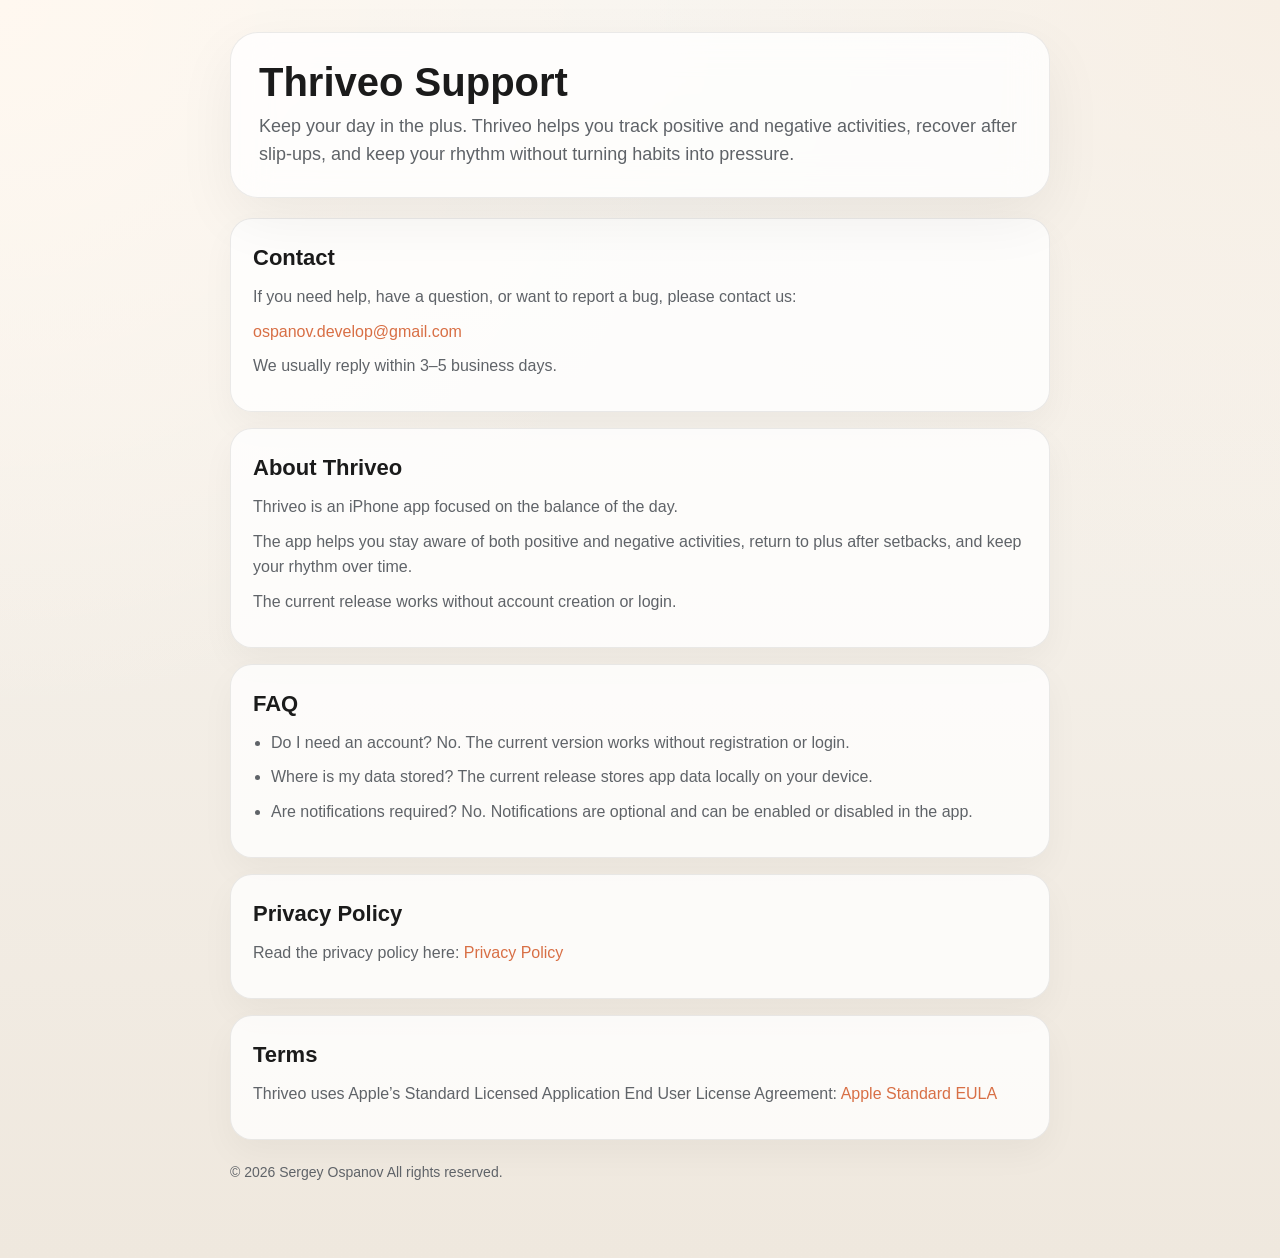
==== index.html @ 84759601 "Create index.html" ====
<!doctype html>
<html lang="en">
<head>
  <meta charset="utf-8" />
  <meta name="viewport" content="width=device-width, initial-scale=1" />
  <title>Thriveo Support</title>
  <style>
    :root {
      --bg: #f5f1ea;
      --card: rgba(255,255,255,0.78);
      --text: #1b1b1b;
      --muted: #5f6368;
      --accent: #d86f45;
      --line: rgba(0,0,0,0.08);
    }
    * { box-sizing: border-box; }
    body {
      margin: 0;
      font-family: -apple-system, BlinkMacSystemFont, "SF Pro Display", "Segoe UI", sans-serif;
      background:
        radial-gradient(circle at top left, #fff8f0 0%, transparent 40%),
        radial-gradient(circle at top right, #f7efe5 0%, transparent 35%),
        linear-gradient(180deg, #f8f5f0 0%, #efe8de 100%);
      color: var(--text);
      line-height: 1.55;
    }
    .wrap {
      max-width: 860px;
      margin: 0 auto;
      padding: 32px 20px 64px;
    }
    .hero {
      padding: 28px;
      border-radius: 28px;
      background: var(--card);
      backdrop-filter: blur(18px);
      border: 1px solid var(--line);
      box-shadow: 0 20px 60px rgba(0,0,0,0.06);
    }
    h1 {
      margin: 0 0 10px;
      font-size: 40px;
      line-height: 1.05;
    }
    .lead {
      margin: 0;
      color: var(--muted);
      font-size: 18px;
    }
    .grid {
      display: grid;
      gap: 16px;
      margin-top: 20px;
    }
    .card {
      padding: 22px;
      border-radius: 22px;
      background: var(--card);
      border: 1px solid var(--line);
      box-shadow: 0 14px 34px rgba(0,0,0,0.04);
    }
    h2 {
      margin: 0 0 10px;
      font-size: 22px;
    }
    p, li {
      color: var(--muted);
      margin: 0 0 10px;
    }
    ul {
      padding-left: 18px;
      margin: 0;
    }
    a {
      color: var(--accent);
      text-decoration: none;
    }
    a:hover {
      text-decoration: underline;
    }
    .footer {
      margin-top: 22px;
      font-size: 14px;
      color: var(--muted);
    }
  </style>
</head>
<body>
  <main class="wrap">
    <section class="hero">
      <h1>Thriveo Support</h1>
      <p class="lead">
        Keep your day in the plus. Thriveo helps you track positive and negative activities,
        recover after slip-ups, and keep your rhythm without turning habits into pressure.
      </p>
    </section>

    <section class="grid">
      <div class="card">
        <h2>Contact</h2>
        <p>If you need help, have a question, or want to report a bug, please contact us:</p>
        <p><a href="mailto:ospanov.develop@gmail.com">ospanov.develop@gmail.com</a></p>
        <p>We usually reply within 3–5 business days.</p>
      </div>

      <div class="card">
        <h2>About Thriveo</h2>
        <p>Thriveo is an iPhone app focused on the balance of the day.</p>
        <p>The app helps you stay aware of both positive and negative activities, return to plus after setbacks, and keep your rhythm over time.</p>
        <p>The current release works without account creation or login.</p>
      </div>

      <div class="card">
        <h2>FAQ</h2>
        <ul>
          <li>Do I need an account? No. The current version works without registration or login.</li>
          <li>Where is my data stored? The current release stores app data locally on your device.</li>
          <li>Are notifications required? No. Notifications are optional and can be enabled or disabled in the app.</li>
        </ul>
      </div>

      <div class="card">
        <h2>Privacy Policy</h2>
        <p>
          Read the privacy policy here:
          <a href="https://www.termsfeed.com/live/46c1fd2a-8f8a-4473-89b4-1acf37e6027e">
            Privacy Policy
          </a>
        </p>
      </div>

      <div class="card">
        <h2>Terms</h2>
        <p>
          Thriveo uses Apple’s Standard Licensed Application End User License Agreement:
          <a href="https://www.apple.com/legal/internet-services/itunes/dev/stdeula/">
            Apple Standard EULA
          </a>
        </p>
      </div>
    </section>

    <p class="footer">
      © 2026 Sergey Ospanov All rights reserved.
    </p>
  </main>
</body>
</html>
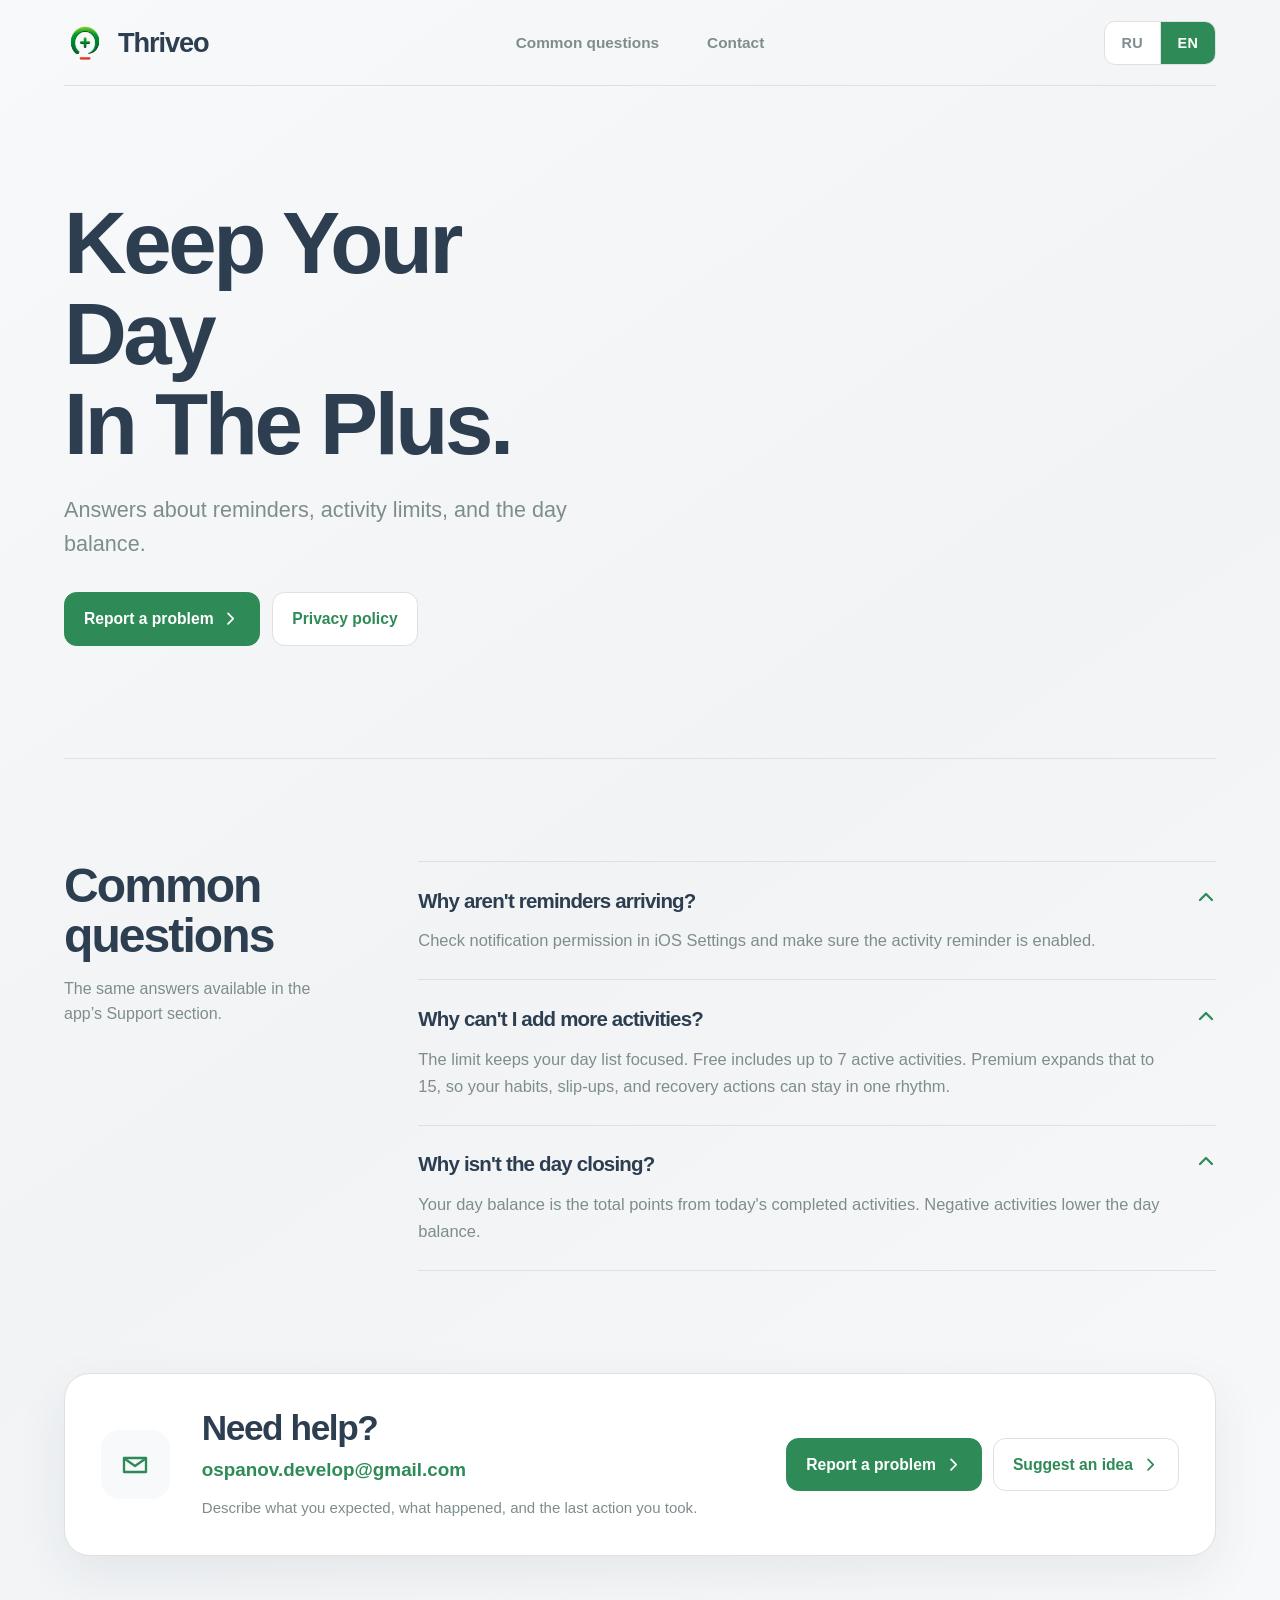
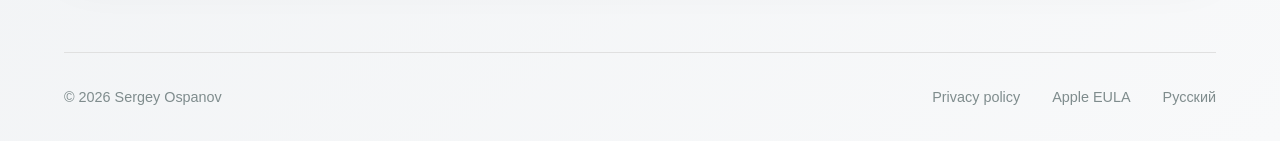
==== commit 2cf8fbbb: "Redesign Thriveo support site" ====
--- a/index.html
+++ b/index.html
@@ -1,148 +1,311 @@
 <!doctype html>
-<html lang="en">
+<html lang="ru">
 <head>
-  <meta charset="utf-8" />
-  <meta name="viewport" content="width=device-width, initial-scale=1" />
-  <title>Thriveo Support</title>
-  <style>
-    :root {
-      --bg: #f5f1ea;
-      --card: rgba(255,255,255,0.78);
-      --text: #1b1b1b;
-      --muted: #5f6368;
-      --accent: #d86f45;
-      --line: rgba(0,0,0,0.08);
-    }
-    * { box-sizing: border-box; }
-    body {
-      margin: 0;
-      font-family: -apple-system, BlinkMacSystemFont, "SF Pro Display", "Segoe UI", sans-serif;
-      background:
-        radial-gradient(circle at top left, #fff8f0 0%, transparent 40%),
-        radial-gradient(circle at top right, #f7efe5 0%, transparent 35%),
-        linear-gradient(180deg, #f8f5f0 0%, #efe8de 100%);
-      color: var(--text);
-      line-height: 1.55;
-    }
-    .wrap {
-      max-width: 860px;
-      margin: 0 auto;
-      padding: 32px 20px 64px;
-    }
-    .hero {
-      padding: 28px;
-      border-radius: 28px;
-      background: var(--card);
-      backdrop-filter: blur(18px);
-      border: 1px solid var(--line);
-      box-shadow: 0 20px 60px rgba(0,0,0,0.06);
-    }
-    h1 {
-      margin: 0 0 10px;
-      font-size: 40px;
-      line-height: 1.05;
-    }
-    .lead {
-      margin: 0;
-      color: var(--muted);
-      font-size: 18px;
-    }
-    .grid {
-      display: grid;
-      gap: 16px;
-      margin-top: 20px;
-    }
-    .card {
-      padding: 22px;
-      border-radius: 22px;
-      background: var(--card);
-      border: 1px solid var(--line);
-      box-shadow: 0 14px 34px rgba(0,0,0,0.04);
-    }
-    h2 {
-      margin: 0 0 10px;
-      font-size: 22px;
-    }
-    p, li {
-      color: var(--muted);
-      margin: 0 0 10px;
-    }
-    ul {
-      padding-left: 18px;
-      margin: 0;
-    }
-    a {
-      color: var(--accent);
-      text-decoration: none;
-    }
-    a:hover {
-      text-decoration: underline;
-    }
-    .footer {
-      margin-top: 22px;
-      font-size: 14px;
-      color: var(--muted);
-    }
-  </style>
+  <meta charset="utf-8">
+  <meta name="viewport" content="width=device-width, initial-scale=1">
+  <meta
+    name="description"
+    content="Официальная поддержка Thriveo: ответы о напоминаниях, лимите активностей и балансе дня."
+  >
+  <meta name="theme-color" content="#f8f9fa">
+  <meta name="color-scheme" content="light dark">
+  <link rel="canonical" href="https://sergeyospanov.github.io/thriveo-support/">
+  <link rel="icon" type="image/png" href="assets/thriveo-icon.png">
+  <link rel="apple-touch-icon" href="assets/thriveo-icon.png">
+  <link rel="stylesheet" href="styles.css">
+  <script type="module" src="assets/site.js"></script>
+  <title>Поддержка Thriveo</title>
 </head>
 <body>
-  <main class="wrap">
-    <section class="hero">
-      <h1>Thriveo Support</h1>
-      <p class="lead">
-        Keep your day in the plus. Thriveo helps you track positive and negative activities,
-        recover after slip-ups, and keep your rhythm without turning habits into pressure.
-      </p>
-    </section>
-
-    <section class="grid">
-      <div class="card">
-        <h2>Contact</h2>
-        <p>If you need help, have a question, or want to report a bug, please contact us:</p>
-        <p><a href="mailto:ospanov.develop@gmail.com">ospanov.develop@gmail.com</a></p>
-        <p>We usually reply within 3–5 business days.</p>
-      </div>
-
-      <div class="card">
-        <h2>About Thriveo</h2>
-        <p>Thriveo is an iPhone app focused on the balance of the day.</p>
-        <p>The app helps you stay aware of both positive and negative activities, return to plus after setbacks, and keep your rhythm over time.</p>
-        <p>The current release works without account creation or login.</p>
-      </div>
-
-      <div class="card">
-        <h2>FAQ</h2>
-        <ul>
-          <li>Do I need an account? No. The current version works without registration or login.</li>
-          <li>Where is my data stored? The current release stores app data locally on your device.</li>
-          <li>Are notifications required? No. Notifications are optional and can be enabled or disabled in the app.</li>
-        </ul>
-      </div>
-
-      <div class="card">
-        <h2>Privacy Policy</h2>
-        <p>
-          Read the privacy policy here:
-          <a href="https://www.termsfeed.com/live/46c1fd2a-8f8a-4473-89b4-1acf37e6027e">
-            Privacy Policy
-          </a>
-        </p>
-      </div>
-
-      <div class="card">
-        <h2>Terms</h2>
-        <p>
-          Thriveo uses Apple’s Standard Licensed Application End User License Agreement:
-          <a href="https://www.apple.com/legal/internet-services/itunes/dev/stdeula/">
-            Apple Standard EULA
-          </a>
-        </p>
-      </div>
-    </section>
-
-    <p class="footer">
-      © 2026 Sergey Ospanov All rights reserved.
-    </p>
-  </main>
+  <a class="skip-link" href="#main-ru">К содержимому / Skip to content</a>
+
+  <header class="site-header">
+    <a class="brand" href="./" aria-label="Thriveo support">
+      <picture>
+        <source media="(prefers-color-scheme: dark)" srcset="assets/thriveo-logo-dark.png">
+        <img src="assets/thriveo-logo-light.png" width="42" height="42" alt="">
+      </picture>
+      <span>Thriveo</span>
+    </a>
+
+    <nav class="site-nav" aria-label="Навигация по странице">
+      <span data-language-copy="ru">
+        <a href="#faq-ru">Частые вопросы</a>
+        <a href="#contact-ru">Контакты</a>
+      </span>
+      <span data-language-copy="en">
+        <a href="#faq-en">Common questions</a>
+        <a href="#contact-en">Contact</a>
+      </span>
+    </nav>
+
+    <div class="language-switcher" role="group" aria-label="Выбор языка / Language selection">
+      <button type="button" data-language-switch="ru" lang="ru" aria-pressed="true">RU</button>
+      <button type="button" data-language-switch="en" lang="en" aria-pressed="false">EN</button>
+    </div>
+  </header>
+
+  <div class="language-panel" data-language-panel="ru" lang="ru">
+    <main id="main-ru">
+      <section class="hero" aria-labelledby="support-title-ru">
+        <div class="hero-content">
+          <h1 id="support-title-ru">Держите день<br>в плюсе.</h1>
+          <p class="hero-copy">
+            Ответы о напоминаниях, лимите активностей и балансе дня.
+          </p>
+          <div class="action-row">
+            <a
+              class="button"
+              href="mailto:ospanov.develop@gmail.com?subject=Thriveo%3A%20%D0%A1%D0%BE%D0%BE%D0%B1%D1%89%D0%B5%D0%BD%D0%B8%D0%B5%20%D0%BE%20%D0%BF%D1%80%D0%BE%D0%B1%D0%BB%D0%B5%D0%BC%D0%B5&amp;body=%D0%9E%D0%BF%D0%B8%D1%88%D0%B8%D1%82%D0%B5%2C%20%D1%87%D1%82%D0%BE%20%D0%BF%D1%80%D0%BE%D0%B8%D0%B7%D0%BE%D1%88%D0%BB%D0%BE%20%D0%B8%20%D0%BA%D0%B0%D0%BA%20%D0%BF%D0%BE%D0%B2%D1%82%D0%BE%D1%80%D0%B8%D1%82%D1%8C%20%D0%BF%D1%80%D0%BE%D0%B1%D0%BB%D0%B5%D0%BC%D1%83%3A"
+            >
+              Сообщить о проблеме
+              <svg aria-hidden="true" viewBox="0 0 20 20">
+                <path d="m7 4 6 6-6 6"/>
+              </svg>
+            </a>
+            <a
+              class="button secondary"
+              href="https://www.termsfeed.com/live/46c1fd2a-8f8a-4473-89b4-1acf37e6027e"
+              rel="external"
+            >
+              Политика конфиденциальности
+            </a>
+          </div>
+        </div>
+
+      </section>
+
+      <section class="faq-section" id="faq-ru" aria-labelledby="faq-title-ru">
+        <div class="section-heading">
+          <h2 id="faq-title-ru">Частые вопросы</h2>
+          <p>Те же ответы, что доступны в разделе поддержки приложения.</p>
+        </div>
+
+        <div class="faq-list">
+          <details open>
+            <summary>
+              <span id="faq-notifications-question-ru">Почему напоминания не приходят?</span>
+              <svg aria-hidden="true" viewBox="0 0 20 20">
+                <path d="m4 12 6-6 6 6"/>
+              </svg>
+            </summary>
+            <p id="faq-notifications-answer-ru">
+              Проверьте разрешение уведомлений в Настройках iOS и включено ли напоминание у активности.
+            </p>
+          </details>
+
+          <details open>
+            <summary>
+              <span id="faq-limit-question-ru">Почему не могу добавить больше активностей?</span>
+              <svg aria-hidden="true" viewBox="0 0 20 20">
+                <path d="m4 12 6-6 6 6"/>
+              </svg>
+            </summary>
+            <p id="faq-limit-answer-ru">
+              Лимит помогает держать список дня собранным. В бесплатной версии можно держать до 7 активностей.
+              Premium расширяет лимит до 15, чтобы привычки, срывы и действия для восстановления оставались
+              в одном ритме.
+            </p>
+          </details>
+
+          <details open>
+            <summary>
+              <span id="faq-balance-question-ru">Почему день не закрывается?</span>
+              <svg aria-hidden="true" viewBox="0 0 20 20">
+                <path d="m4 12 6-6 6 6"/>
+              </svg>
+            </summary>
+            <p id="faq-balance-answer-ru">
+              Баланс дня считается как сумма баллов всех выполненных активностей за сегодня.
+              Негативные активности снижают баланс дня.
+            </p>
+          </details>
+        </div>
+      </section>
+
+      <section class="contact-band" id="contact-ru" aria-labelledby="contact-title-ru">
+        <div class="contact-icon" aria-hidden="true">
+          <svg viewBox="0 0 24 24">
+            <path d="M3.75 6.75h16.5v10.5H3.75z"/>
+            <path d="m4.5 7.5 7.5 5.25 7.5-5.25"/>
+          </svg>
+        </div>
+        <div class="contact-copy">
+          <h2 id="contact-title-ru">Нужна помощь?</h2>
+          <a href="mailto:ospanov.develop@gmail.com?subject=Thriveo%20Support">
+            ospanov.develop<wbr>@gmail.com
+          </a>
+          <p>Опишите ожидаемый результат, что произошло и какое действие было последним.</p>
+        </div>
+        <div class="contact-actions">
+          <a
+            class="button"
+            href="mailto:ospanov.develop@gmail.com?subject=Thriveo%3A%20%D0%A1%D0%BE%D0%BE%D0%B1%D1%89%D0%B5%D0%BD%D0%B8%D0%B5%20%D0%BE%20%D0%BF%D1%80%D0%BE%D0%B1%D0%BB%D0%B5%D0%BC%D0%B5&amp;body=%D0%9E%D0%BF%D0%B8%D1%88%D0%B8%D1%82%D0%B5%2C%20%D1%87%D1%82%D0%BE%20%D0%BF%D1%80%D0%BE%D0%B8%D0%B7%D0%BE%D1%88%D0%BB%D0%BE%20%D0%B8%20%D0%BA%D0%B0%D0%BA%20%D0%BF%D0%BE%D0%B2%D1%82%D0%BE%D1%80%D0%B8%D1%82%D1%8C%20%D0%BF%D1%80%D0%BE%D0%B1%D0%BB%D0%B5%D0%BC%D1%83%3A"
+          >
+            Сообщить о проблеме
+            <svg aria-hidden="true" viewBox="0 0 20 20">
+              <path d="m7 4 6 6-6 6"/>
+            </svg>
+          </a>
+          <a
+            class="button secondary"
+            href="mailto:ospanov.develop@gmail.com?subject=Thriveo%3A%20%D0%9F%D1%80%D0%B5%D0%B4%D0%BB%D0%BE%D0%B6%D0%B5%D0%BD%D0%B8%D0%B5%20%D0%B8%D0%B4%D0%B5%D0%B8&amp;body=%D0%9E%D0%BF%D0%B8%D1%88%D0%B8%D1%82%D0%B5%20%D0%B2%D0%B0%D1%88%D0%B5%20%D0%BF%D1%80%D0%B5%D0%B4%D0%BB%D0%BE%D0%B6%D0%B5%D0%BD%D0%B8%D0%B5%3A"
+          >
+            Предложить идею
+            <svg aria-hidden="true" viewBox="0 0 20 20">
+              <path d="m7 4 6 6-6 6"/>
+            </svg>
+          </a>
+        </div>
+      </section>
+    </main>
+
+    <footer class="site-footer">
+      <p>© 2026 Sergey Ospanov</p>
+      <nav aria-label="Юридические ссылки">
+        <a
+          href="https://www.termsfeed.com/live/46c1fd2a-8f8a-4473-89b4-1acf37e6027e"
+          rel="external"
+        >
+          Политика конфиденциальности
+        </a>
+        <a href="https://www.apple.com/legal/internet-services/itunes/dev/stdeula/" rel="external">
+          Apple EULA
+        </a>
+        <a href="?lang=en" lang="en">English</a>
+      </nav>
+    </footer>
+  </div>
+
+  <div class="language-panel" data-language-panel="en" lang="en">
+    <main id="main-en">
+      <section class="hero" aria-labelledby="support-title-en">
+        <div class="hero-content">
+          <h1 id="support-title-en">Keep Your Day<br>In The Plus.</h1>
+          <p class="hero-copy">
+            Answers about reminders, activity limits, and the day balance.
+          </p>
+          <div class="action-row">
+            <a
+              class="button"
+              href="mailto:ospanov.develop@gmail.com?subject=Thriveo%3A%20Problem%20report&amp;body=Describe%20what%20happened%20and%20how%20to%20reproduce%20the%20issue%3A"
+            >
+              Report a problem
+              <svg aria-hidden="true" viewBox="0 0 20 20">
+                <path d="m7 4 6 6-6 6"/>
+              </svg>
+            </a>
+            <a
+              class="button secondary"
+              href="https://www.termsfeed.com/live/46c1fd2a-8f8a-4473-89b4-1acf37e6027e"
+              rel="external"
+            >
+              Privacy policy
+            </a>
+          </div>
+        </div>
+
+      </section>
+
+      <section class="faq-section" id="faq-en" aria-labelledby="faq-title-en">
+        <div class="section-heading">
+          <h2 id="faq-title-en">Common questions</h2>
+          <p>The same answers available in the app’s Support section.</p>
+        </div>
+
+        <div class="faq-list">
+          <details open>
+            <summary>
+              <span id="faq-notifications-question-en">Why aren't reminders arriving?</span>
+              <svg aria-hidden="true" viewBox="0 0 20 20">
+                <path d="m4 12 6-6 6 6"/>
+              </svg>
+            </summary>
+            <p id="faq-notifications-answer-en">
+              Check notification permission in iOS Settings and make sure the activity reminder is enabled.
+            </p>
+          </details>
+
+          <details open>
+            <summary>
+              <span id="faq-limit-question-en">Why can't I add more activities?</span>
+              <svg aria-hidden="true" viewBox="0 0 20 20">
+                <path d="m4 12 6-6 6 6"/>
+              </svg>
+            </summary>
+            <p id="faq-limit-answer-en">
+              The limit keeps your day list focused. Free includes up to 7 active activities. Premium expands
+              that to 15, so your habits, slip-ups, and recovery actions can stay in one rhythm.
+            </p>
+          </details>
+
+          <details open>
+            <summary>
+              <span id="faq-balance-question-en">Why isn't the day closing?</span>
+              <svg aria-hidden="true" viewBox="0 0 20 20">
+                <path d="m4 12 6-6 6 6"/>
+              </svg>
+            </summary>
+            <p id="faq-balance-answer-en">
+              Your day balance is the total points from today's completed activities.
+              Negative activities lower the day balance.
+            </p>
+          </details>
+        </div>
+      </section>
+
+      <section class="contact-band" id="contact-en" aria-labelledby="contact-title-en">
+        <div class="contact-icon" aria-hidden="true">
+          <svg viewBox="0 0 24 24">
+            <path d="M3.75 6.75h16.5v10.5H3.75z"/>
+            <path d="m4.5 7.5 7.5 5.25 7.5-5.25"/>
+          </svg>
+        </div>
+        <div class="contact-copy">
+          <h2 id="contact-title-en">Need help?</h2>
+          <a href="mailto:ospanov.develop@gmail.com?subject=Thriveo%20Support">
+            ospanov.develop<wbr>@gmail.com
+          </a>
+          <p>Describe what you expected, what happened, and the last action you took.</p>
+        </div>
+        <div class="contact-actions">
+          <a
+            class="button"
+            href="mailto:ospanov.develop@gmail.com?subject=Thriveo%3A%20Problem%20report&amp;body=Describe%20what%20happened%20and%20how%20to%20reproduce%20the%20issue%3A"
+          >
+            Report a problem
+            <svg aria-hidden="true" viewBox="0 0 20 20">
+              <path d="m7 4 6 6-6 6"/>
+            </svg>
+          </a>
+          <a
+            class="button secondary"
+            href="mailto:ospanov.develop@gmail.com?subject=Thriveo%3A%20Feature%20idea&amp;body=Describe%20your%20suggestion%3A"
+          >
+            Suggest an idea
+            <svg aria-hidden="true" viewBox="0 0 20 20">
+              <path d="m7 4 6 6-6 6"/>
+            </svg>
+          </a>
+        </div>
+      </section>
+    </main>
+
+    <footer class="site-footer">
+      <p>© 2026 Sergey Ospanov</p>
+      <nav aria-label="Legal links">
+        <a
+          href="https://www.termsfeed.com/live/46c1fd2a-8f8a-4473-89b4-1acf37e6027e"
+          rel="external"
+        >
+          Privacy policy
+        </a>
+        <a href="https://www.apple.com/legal/internet-services/itunes/dev/stdeula/" rel="external">
+          Apple EULA
+        </a>
+        <a href="?lang=ru" lang="ru">Русский</a>
+      </nav>
+    </footer>
+  </div>
 </body>
 </html>
--- a/styles.css
+++ b/styles.css
@@ -0,0 +1,654 @@
+:root {
+  color-scheme: light dark;
+  --background-start: #f8f9fa;
+  --background-middle: #f1f3f5;
+  --background-end: #f8f9fa;
+  --surface: #ffffff;
+  --surface-secondary: #f8f9fa;
+  --text: #2c3e50;
+  --text-muted: #7f8c8d;
+  --accent: #2e8b57;
+  --accent-hover: #247348;
+  --accent-contrast: #ffffff;
+  --accent-secondary: #4e6813;
+  --negative: #d32f2f;
+  --border: #e0e0e0;
+  --focus: #166bff;
+  --shadow: 0 18px 50px rgb(44 62 80 / 8%);
+  --content-width: 72rem;
+  --page-gutter: clamp(1.1rem, 4vw, 2.5rem);
+  --radius-large: 1.6rem;
+  --radius-control: 0.78rem;
+}
+
+@media (prefers-color-scheme: dark) {
+  :root {
+    --background-start: #0a0a0a;
+    --background-middle: #1a1a1a;
+    --background-end: #0a0a0a;
+    --surface: #1e1e1e;
+    --surface-secondary: #252525;
+    --text: #ffffff;
+    --text-muted: rgb(255 255 255 / 70%);
+    --accent: #3baa57;
+    --accent-hover: #57c16e;
+    --accent-contrast: #071109;
+    --accent-secondary: #9ab25d;
+    --negative: #c62828;
+    --border: rgb(255 255 255 / 10%);
+    --focus: #8ab4ff;
+    --shadow: 0 22px 60px rgb(0 0 0 / 28%);
+  }
+}
+
+* {
+  box-sizing: border-box;
+}
+
+html {
+  scroll-behavior: smooth;
+}
+
+body {
+  min-width: 20rem;
+  margin: 0;
+  background:
+    linear-gradient(
+      145deg,
+      var(--background-start) 0%,
+      var(--background-middle) 50%,
+      var(--background-end) 100%
+    );
+  color: var(--text);
+  font-family: -apple-system, BlinkMacSystemFont, "SF Pro Text", "Segoe UI", sans-serif;
+  font-size: 1rem;
+  line-height: 1.55;
+  text-rendering: optimizeLegibility;
+  -webkit-font-smoothing: antialiased;
+}
+
+a {
+  color: var(--accent);
+  text-underline-offset: 0.2em;
+  text-decoration-thickness: 0.08em;
+}
+
+a:hover {
+  color: var(--accent-hover);
+}
+
+a:focus-visible,
+button:focus-visible,
+summary:focus-visible {
+  border-radius: 0.35rem;
+  outline: 0.2rem solid var(--focus);
+  outline-offset: 0.24rem;
+}
+
+button,
+.button {
+  font: inherit;
+}
+
+svg {
+  display: block;
+}
+
+.skip-link {
+  position: fixed;
+  z-index: 100;
+  top: 0.75rem;
+  left: 0.75rem;
+  padding: 0.65rem 0.9rem;
+  border-radius: 0.65rem;
+  background: var(--text);
+  color: var(--background-start);
+  font-weight: 700;
+  transform: translateY(-180%);
+}
+
+.skip-link:focus {
+  transform: translateY(0);
+}
+
+.site-header,
+.hero,
+.faq-section,
+.contact-band,
+.site-footer {
+  width: min(calc(100% - (var(--page-gutter) * 2)), var(--content-width));
+  margin-inline: auto;
+}
+
+.site-header {
+  display: grid;
+  grid-template-columns: 1fr auto 1fr;
+  align-items: center;
+  gap: 2rem;
+  min-height: 5.4rem;
+  border-bottom: 1px solid var(--border);
+}
+
+.brand {
+  display: inline-flex;
+  align-items: center;
+  justify-self: start;
+  gap: 0.72rem;
+  color: var(--text);
+  font-size: 1.7rem;
+  font-weight: 800;
+  letter-spacing: -0.04em;
+  text-decoration: none;
+}
+
+.brand picture,
+.brand img {
+  display: block;
+  width: 2.65rem;
+  height: 2.65rem;
+}
+
+.site-nav > span {
+  display: flex;
+  align-items: center;
+  justify-content: center;
+  gap: clamp(1.4rem, 4vw, 3rem);
+}
+
+.site-nav a {
+  color: var(--text-muted);
+  font-size: 0.96rem;
+  font-weight: 650;
+  text-decoration: none;
+}
+
+.site-nav a:hover {
+  color: var(--text);
+}
+
+[data-language-copy="en"] {
+  display: none;
+}
+
+.js-ready [data-language-copy] {
+  display: none;
+}
+
+.js-ready [data-language-copy].is-active {
+  display: flex;
+}
+
+.language-switcher {
+  display: inline-grid;
+  grid-template-columns: repeat(2, 1fr);
+  justify-self: end;
+  overflow: hidden;
+  border: 1px solid var(--border);
+  border-radius: 0.68rem;
+  background: var(--surface);
+}
+
+.language-switcher button {
+  min-width: 3.45rem;
+  min-height: 2.65rem;
+  border: 0;
+  background: transparent;
+  color: var(--text-muted);
+  font-size: 0.9rem;
+  font-weight: 780;
+  letter-spacing: 0.02em;
+  cursor: pointer;
+}
+
+.language-switcher button + button {
+  border-left: 1px solid var(--border);
+}
+
+.language-switcher button:hover {
+  background: var(--surface-secondary);
+  color: var(--text);
+}
+
+.language-switcher button.is-active,
+.language-switcher button[aria-pressed="true"] {
+  background: var(--accent);
+  color: var(--accent-contrast);
+}
+
+.language-panel {
+  min-height: calc(100vh - 5.4rem);
+}
+
+.js-ready [data-language-panel] {
+  display: none;
+}
+
+.js-ready [data-language-panel].is-active {
+  display: block;
+}
+
+.hero {
+  padding-block: clamp(4.2rem, 10vw, 7rem);
+}
+
+.hero-content {
+  max-width: 62rem;
+}
+
+h1,
+h2,
+summary {
+  color: var(--text);
+  letter-spacing: -0.04em;
+}
+
+h1,
+h2 {
+  margin: 0;
+  line-height: 1.04;
+}
+
+h1 {
+  max-width: 11ch;
+  font-size: clamp(3rem, 6.8vw, 5.65rem);
+  font-weight: 820;
+}
+
+h2 {
+  font-size: clamp(2rem, 4vw, 3rem);
+  font-weight: 790;
+}
+
+.hero-copy {
+  max-width: 35rem;
+  margin: 1.45rem 0 0;
+  color: var(--text-muted);
+  font-size: clamp(1.12rem, 2vw, 1.35rem);
+  line-height: 1.55;
+}
+
+.action-row {
+  display: flex;
+  flex-wrap: wrap;
+  gap: 0.8rem;
+  margin-top: 2rem;
+}
+
+.button {
+  display: inline-flex;
+  align-items: center;
+  justify-content: center;
+  gap: 0.55rem;
+  min-height: 3.35rem;
+  padding: 0.82rem 1.18rem;
+  border: 1px solid var(--accent);
+  border-radius: var(--radius-control);
+  background: var(--accent);
+  color: var(--accent-contrast);
+  font-size: 0.98rem;
+  font-weight: 740;
+  line-height: 1.25;
+  text-align: center;
+  text-decoration: none;
+  transition:
+    background-color 160ms ease,
+    border-color 160ms ease,
+    color 160ms ease,
+    transform 160ms ease;
+}
+
+.button svg {
+  width: 1.08rem;
+  height: 1.08rem;
+  fill: none;
+  stroke: currentColor;
+  stroke-linecap: round;
+  stroke-linejoin: round;
+  stroke-width: 2;
+}
+
+.button:hover {
+  border-color: var(--accent-hover);
+  background: var(--accent-hover);
+  color: var(--accent-contrast);
+  transform: translateY(-1px);
+}
+
+.button.secondary {
+  border-color: var(--border);
+  background: var(--surface);
+  color: var(--accent);
+}
+
+.button.secondary:hover {
+  border-color: var(--accent);
+  background: var(--surface-secondary);
+  color: var(--accent-hover);
+}
+
+.faq-section {
+  display: grid;
+  grid-template-columns: minmax(13rem, 0.48fr) minmax(0, 1.52fr);
+  gap: clamp(2.5rem, 8vw, 7rem);
+  padding-block: clamp(4rem, 8vw, 6.5rem);
+  border-top: 1px solid var(--border);
+}
+
+.section-heading {
+  position: sticky;
+  top: 2rem;
+  align-self: start;
+}
+
+.section-heading p {
+  max-width: 22rem;
+  margin: 1rem 0 0;
+  color: var(--text-muted);
+}
+
+.faq-list {
+  border-top: 1px solid var(--border);
+}
+
+.faq-list details {
+  padding-block: 1.55rem;
+  border-bottom: 1px solid var(--border);
+}
+
+.faq-list summary {
+  display: flex;
+  align-items: flex-start;
+  justify-content: space-between;
+  gap: 1.5rem;
+  font-size: clamp(1.08rem, 2vw, 1.28rem);
+  font-weight: 740;
+  line-height: 1.35;
+  list-style: none;
+  cursor: pointer;
+}
+
+.faq-list summary::-webkit-details-marker {
+  display: none;
+}
+
+.faq-list summary svg {
+  width: 1.25rem;
+  height: 1.25rem;
+  flex: 0 0 auto;
+  margin-top: 0.1rem;
+  fill: none;
+  stroke: var(--accent);
+  stroke-linecap: round;
+  stroke-linejoin: round;
+  stroke-width: 2.25;
+  transition: transform 160ms ease;
+}
+
+.faq-list details:not([open]) summary svg {
+  transform: rotate(180deg);
+}
+
+.faq-list details p {
+  max-width: 48rem;
+  margin: 0.8rem 2.75rem 0 0;
+  color: var(--text-muted);
+  font-size: 1.03rem;
+  line-height: 1.65;
+}
+
+.contact-band {
+  display: grid;
+  grid-template-columns: auto minmax(15rem, 1fr) minmax(18rem, auto);
+  gap: clamp(1.2rem, 3vw, 2rem);
+  align-items: center;
+  margin-bottom: clamp(4rem, 8vw, 6rem);
+  padding: clamp(1.5rem, 4vw, 2.25rem);
+  border: 1px solid var(--border);
+  border-radius: var(--radius-large);
+  background: var(--surface);
+  box-shadow: var(--shadow);
+}
+
+.contact-icon {
+  display: grid;
+  width: 4.3rem;
+  height: 4.3rem;
+  place-items: center;
+  border-radius: 1.15rem;
+  background: var(--surface-secondary);
+  color: var(--accent);
+}
+
+.contact-icon svg {
+  width: 2rem;
+  height: 2rem;
+  fill: none;
+  stroke: currentColor;
+  stroke-linecap: round;
+  stroke-linejoin: round;
+  stroke-width: 1.75;
+}
+
+.contact-copy h2 {
+  font-size: clamp(1.65rem, 3vw, 2.2rem);
+}
+
+.contact-copy > a {
+  display: inline-block;
+  margin-top: 0.5rem;
+  font-size: clamp(1rem, 2vw, 1.18rem);
+  font-weight: 760;
+  text-decoration: none;
+}
+
+.contact-copy p {
+  max-width: 36rem;
+  margin: 0.7rem 0 0;
+  color: var(--text-muted);
+  font-size: 0.94rem;
+}
+
+.contact-actions {
+  display: flex;
+  flex-wrap: wrap;
+  justify-content: flex-end;
+  gap: 0.7rem;
+}
+
+.site-footer {
+  display: flex;
+  align-items: center;
+  justify-content: space-between;
+  gap: 1.5rem;
+  min-height: 5.6rem;
+  border-top: 1px solid var(--border);
+  color: var(--text-muted);
+  font-size: 0.9rem;
+}
+
+.site-footer p {
+  margin: 0;
+}
+
+.site-footer nav {
+  display: flex;
+  align-items: center;
+  justify-content: flex-end;
+  gap: clamp(1rem, 3vw, 2rem);
+}
+
+.site-footer a {
+  color: var(--text-muted);
+  text-decoration: none;
+}
+
+.site-footer a:hover {
+  color: var(--text);
+}
+
+.error-page {
+  display: grid;
+  width: min(calc(100% - (var(--page-gutter) * 2)), 44rem);
+  min-height: 100vh;
+  margin-inline: auto;
+  place-items: center;
+  padding-block: 3rem;
+}
+
+.error-panel {
+  width: 100%;
+  padding: clamp(2rem, 6vw, 4rem);
+  border: 1px solid var(--border);
+  border-radius: var(--radius-large);
+  background: var(--surface);
+  box-shadow: var(--shadow);
+  text-align: center;
+}
+
+.error-panel img {
+  width: 6rem;
+  height: 6rem;
+}
+
+.error-panel h1 {
+  max-width: none;
+  margin-top: 1.5rem;
+  font-size: clamp(2.2rem, 8vw, 4rem);
+}
+
+.error-panel p {
+  margin: 1rem 0 0;
+  color: var(--text-muted);
+}
+
+.error-panel .action-row {
+  justify-content: center;
+}
+
+@media (max-width: 62rem) {
+  .site-header {
+    grid-template-columns: 1fr auto;
+  }
+
+  .site-nav {
+    display: none;
+  }
+
+  .faq-section {
+    grid-template-columns: 1fr;
+    gap: 2.25rem;
+  }
+
+  .section-heading {
+    position: static;
+  }
+
+  .contact-band {
+    grid-template-columns: auto 1fr;
+  }
+
+  .contact-actions {
+    grid-column: 2;
+    justify-content: flex-start;
+  }
+}
+
+@media (max-width: 46rem) {
+  :root {
+    --page-gutter: 1rem;
+    --radius-large: 1.35rem;
+  }
+
+  .site-header {
+    min-height: 4.8rem;
+  }
+
+  .brand {
+    gap: 0.55rem;
+    font-size: 1.45rem;
+  }
+
+  .brand picture,
+  .brand img {
+    width: 2.35rem;
+    height: 2.35rem;
+  }
+
+  .language-switcher button {
+    min-width: 3rem;
+    min-height: 2.5rem;
+  }
+
+  .hero {
+    padding-block: 3.2rem 4rem;
+  }
+
+  h1 {
+    font-size: clamp(2.8rem, 13vw, 4.3rem);
+  }
+
+  .action-row {
+    display: grid;
+    grid-template-columns: 1fr;
+  }
+
+  .button {
+    width: 100%;
+  }
+
+  .faq-section {
+    padding-block: 3.6rem;
+  }
+
+  .faq-list details {
+    padding-block: 1.35rem;
+  }
+
+  .faq-list details p {
+    margin-right: 0;
+    font-size: 0.98rem;
+  }
+
+  .contact-band {
+    grid-template-columns: 1fr;
+    margin-bottom: 3.5rem;
+  }
+
+  .contact-icon {
+    width: 3.8rem;
+    height: 3.8rem;
+  }
+
+  .contact-actions {
+    display: grid;
+    grid-column: 1;
+    grid-template-columns: 1fr;
+    width: 100%;
+    justify-content: stretch;
+  }
+
+  .site-footer {
+    align-items: flex-start;
+    flex-direction: column;
+    padding-block: 1.5rem;
+  }
+
+  .site-footer nav {
+    align-items: flex-start;
+    flex-direction: column;
+    gap: 0.8rem;
+  }
+}
+
+@media (prefers-reduced-motion: reduce) {
+  html {
+    scroll-behavior: auto;
+  }
+
+  *,
+  *::before,
+  *::after {
+    scroll-behavior: auto !important;
+    transition-duration: 0.01ms !important;
+  }
+}
